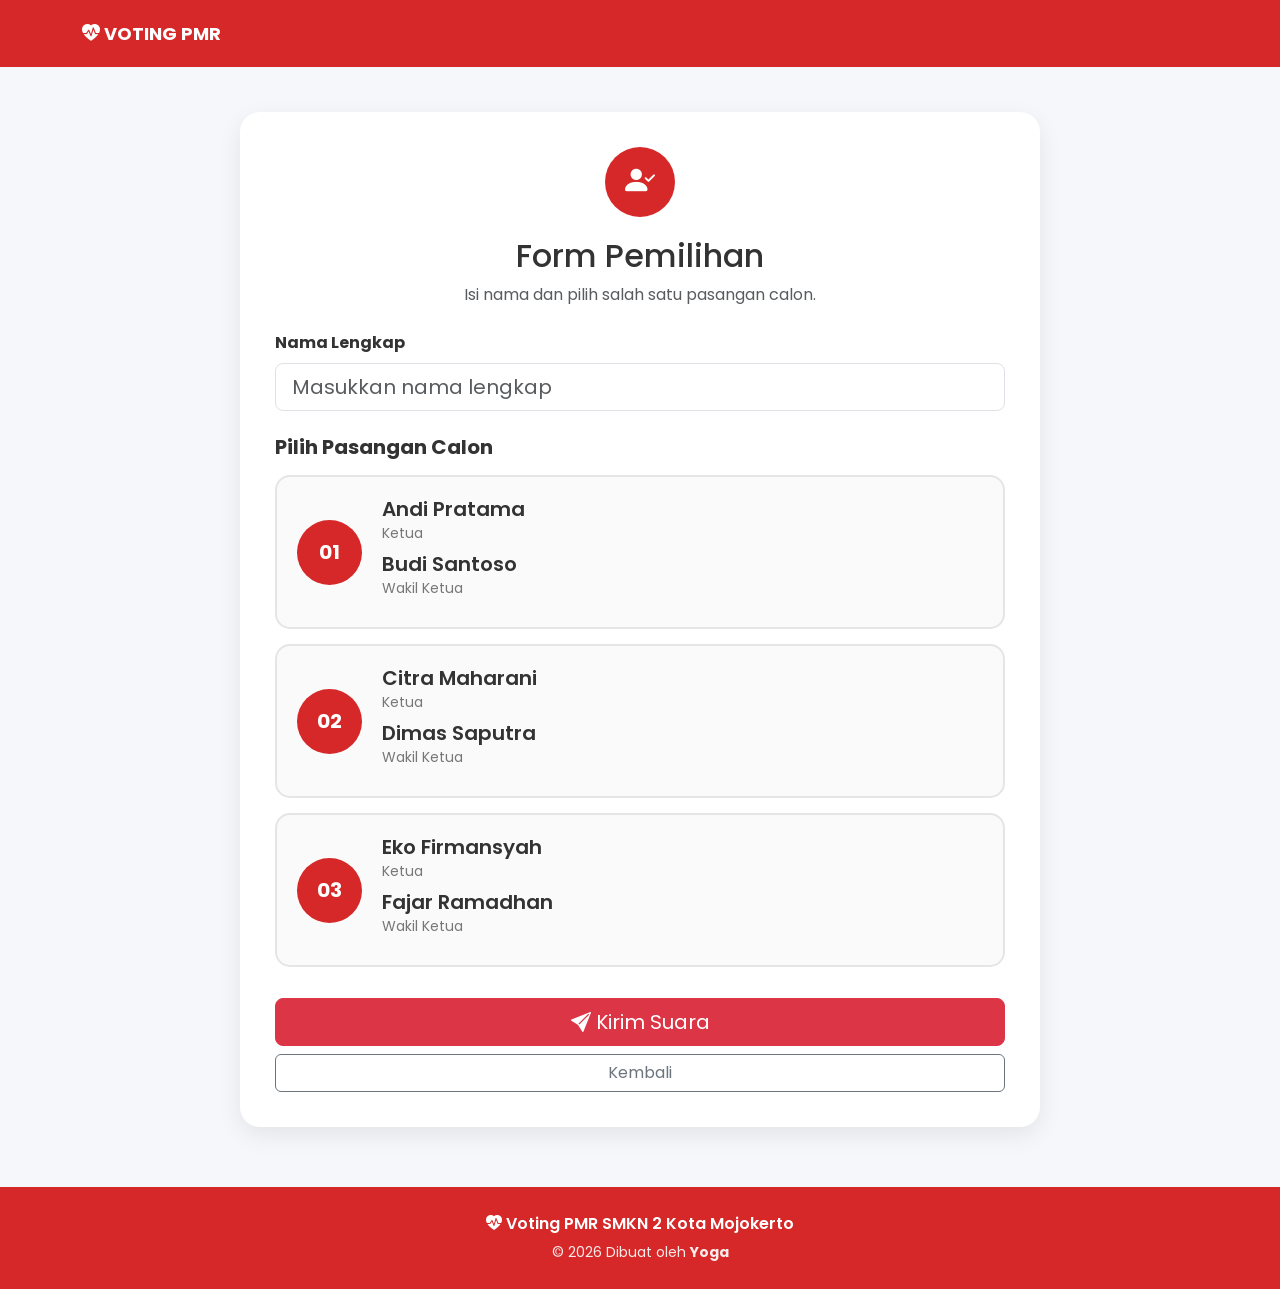
==== voting.html @ efa10950 "Add files via upload" ====
<!DOCTYPE html>
<html lang="id">
<head>
    <meta charset="UTF-8">
    <meta name="viewport" content="width=device-width, initial-scale=1.0">

    <title>Voting Ketua & Wakil PMR</title>

    <link href="https://cdn.jsdelivr.net/npm/bootstrap@5.3.3/dist/css/bootstrap.min.css" rel="stylesheet">
    <link href="https://cdn.jsdelivr.net/npm/bootstrap-icons@1.11.3/font/bootstrap-icons.css" rel="stylesheet">
    <link rel="stylesheet" href="style.css">
</head>

<body>

<nav class="navbar navbar-dark">
    <div class="container">
        <span class="navbar-brand fw-bold">
            <i class="bi bi-heart-pulse-fill"></i>
            VOTING PMR
        </span>
    </div>
</nav>

<div class="container">

    <div class="voting-container">

        <div class="text-center mb-4">
            <div class="admin-icon">
                <i class="bi bi-person-check-fill"></i>
            </div>

            <h2>Form Pemilihan</h2>
            <p class="text-muted">
                Isi nama dan pilih salah satu pasangan calon.
            </p>
        </div>

        <div class="mb-4">
            <label class="form-label fw-bold">
                Nama Lengkap
            </label>

            <input
                type="text"
                id="namaPemilih"
                class="form-control form-control-lg"
                placeholder="Masukkan nama lengkap"
            >
        </div>

        <h5 class="fw-bold mb-3">
            Pilih Pasangan Calon
        </h5>

        <!-- PASLON 01 -->
        <label class="candidate-card">

            <input
                type="radio"
                name="paslon"
                value="1"
            >

            <div class="candidate-content">

                <div class="nomor-paslon">
                    01
                </div>

                <div>
                    <h5>Andi Pratama</h5>
                    <p>
                        <span>Ketua</span>
                    </p>

                    <h5>Budi Santoso</h5>
                    <p>
                        <span>Wakil Ketua</span>
                    </p>
                </div>

            </div>

        </label>


        <!-- PASLON 02 -->
        <label class="candidate-card">

            <input
                type="radio"
                name="paslon"
                value="2"
            >

            <div class="candidate-content">

                <div class="nomor-paslon">
                    02
                </div>

                <div>
                    <h5>Citra Maharani</h5>
                    <p>
                        <span>Ketua</span>
                    </p>

                    <h5>Dimas Saputra</h5>
                    <p>
                        <span>Wakil Ketua</span>
                    </p>
                </div>

            </div>

        </label>


        <!-- PASLON 03 -->
        <label class="candidate-card">

            <input
                type="radio"
                name="paslon"
                value="3"
            >

            <div class="candidate-content">

                <div class="nomor-paslon">
                    03
                </div>

                <div>
                    <h5>Eko Firmansyah</h5>
                    <p>
                        <span>Ketua</span>
                    </p>

                    <h5>Fajar Ramadhan</h5>
                    <p>
                        <span>Wakil Ketua</span>
                    </p>
                </div>

            </div>

        </label>


        <button
            type="button"
            onclick="kirimVoting()"
            class="btn btn-danger btn-lg w-100 mt-3"
        >
            <i class="bi bi-send-fill"></i>
            Kirim Suara
        </button>

        <a href="index.html" class="btn btn-outline-secondary w-100 mt-2">
            Kembali
        </a>

    </div>

</div>

<script src="script.js"></script>

</body>

<footer class="footer">
    <div class="container text-center">
        <p class="mb-1">
            <i class="bi bi-heart-pulse-fill"></i>
            Voting PMR SMKN 2 Kota Mojokerto
        </p>

        <small>
            © 2026 Dibuat oleh <strong>Yoga</strong>
        </small>
    </div>
</footer>


</html>
---- style.css ----
@import url('https://fonts.googleapis.com/css2?family=Poppins:wght@300;400;500;600;700&display=swap');

* {
    font-family: 'Poppins', sans-serif;
}

body {
    background: #f5f7fa;
    color: #333;
}

.navbar {
    background: #d62828;
    padding: 15px 0;
}

.navbar-brand {
    font-size: 18px;
}

.hero {
    background: white;
    margin-top: 50px;
    padding: 60px 25px;
    border-radius: 20px;
    box-shadow: 0 8px 25px rgba(0, 0, 0, 0.08);
}

.hero h1 {
    font-weight: 700;
    margin-top: 20px;
}

.hero p {
    color: #777;
    max-width: 650px;
    margin: 15px auto 30px;
}

.icon-pmr {
    width: 90px;
    height: 90px;
    background: #d62828;
    color: white;
    border-radius: 50%;
    display: flex;
    justify-content: center;
    align-items: center;
    margin: auto;
    font-size: 42px;
}

.info-box {
    background: white;
    margin-top: 30px;
    padding: 25px;
    border-radius: 15px;
    box-shadow: 0 5px 20px rgba(0, 0, 0, 0.06);
}

.info-box h5 {
    color: #d62828;
    font-weight: 600;
}

.info-box li {
    margin-bottom: 8px;
}


/* HALAMAN VOTING */

.voting-container {
    max-width: 800px;
    margin: 45px auto;
    background: white;
    padding: 35px;
    border-radius: 20px;
    box-shadow: 0 8px 25px rgba(0, 0, 0, 0.08);
}

.admin-icon {
    width: 70px;
    height: 70px;
    background: #d62828;
    color: white;
    border-radius: 50%;
    display: flex;
    justify-content: center;
    align-items: center;
    margin: 0 auto 20px;
    font-size: 30px;
}

.candidate-card {
    display: block;
    background: #fafafa;
    border: 2px solid #e5e5e5;
    padding: 20px;
    border-radius: 15px;
    margin-bottom: 15px;
    cursor: pointer;
    transition: 0.3s;
}

.candidate-card:hover {
    border-color: #d62828;
    background: #fff5f5;
}

.candidate-card input {
    display: none;
}

.candidate-card:has(input:checked) {
    border-color: #d62828;
    background: #fff1f1;
}

.candidate-content {
    display: flex;
    align-items: center;
    gap: 20px;
}

.nomor-paslon {
    width: 65px;
    height: 65px;
    min-width: 65px;
    border-radius: 50%;
    background: #d62828;
    color: white;
    display: flex;
    justify-content: center;
    align-items: center;
    font-size: 20px;
    font-weight: 700;
}

.candidate-content h5 {
    margin-bottom: 2px;
    font-weight: 600;
}

.candidate-content p {
    margin-bottom: 8px;
    color: #777;
    font-size: 14px;
}


/* LOGIN ADMIN */

.admin-login {
    max-width: 450px;
    background: white;
    padding: 40px;
    border-radius: 20px;
    margin: 80px auto;
    box-shadow: 0 8px 30px rgba(0, 0, 0, 0.1);
}

.admin-login h2 {
    font-weight: 700;
}


/* DASHBOARD */

.total-vote {
    background: white;
    padding: 30px;
    border-radius: 18px;
    box-shadow: 0 6px 20px rgba(0, 0, 0, 0.07);
}

.total-vote h1 {
    color: #d62828;
    font-size: 45px;
    font-weight: 700;
}

.result-card {
    background: white;
    padding: 30px;
    border-radius: 18px;
    text-align: center;
    height: 100%;
    box-shadow: 0 6px 20px rgba(0, 0, 0, 0.07);
}

.result-card .nomor-paslon {
    margin: 0 auto 20px;
}

.result-card h4 {
    font-weight: 700;
}

.result-card h5 {
    margin-top: 10px;
}

.result-card p {
    color: #777;
    margin-bottom: 5px;
}

.progress {
    height: 25px;
    border-radius: 20px;
}

.progress-bar {
    font-weight: 600;
}


/* RESPONSIVE */

@media (max-width: 576px) {

    .hero {
        margin-top: 25px;
        padding: 40px 20px;
    }

    .hero h1 {
        font-size: 25px;
    }

    .voting-container {
        margin: 25px auto;
        padding: 25px 18px;
    }

    .admin-login {
        margin: 40px auto;
        padding: 30px 20px;
    }

    .candidate-content {
        gap: 12px;
    }

    .candidate-content h5 {
        font-size: 16px;
    }

    .nomor-paslon {
        width: 55px;
        height: 55px;
        min-width: 55px;
        font-size: 17px;
    }

}

.footer {
    margin-top: 60px;
    background: #d62828;
    color: white;
    padding: 25px 0;
}

.footer p {
    font-weight: 600;
    margin-bottom: 5px;
}

.footer small {
    opacity: 0.9;
}
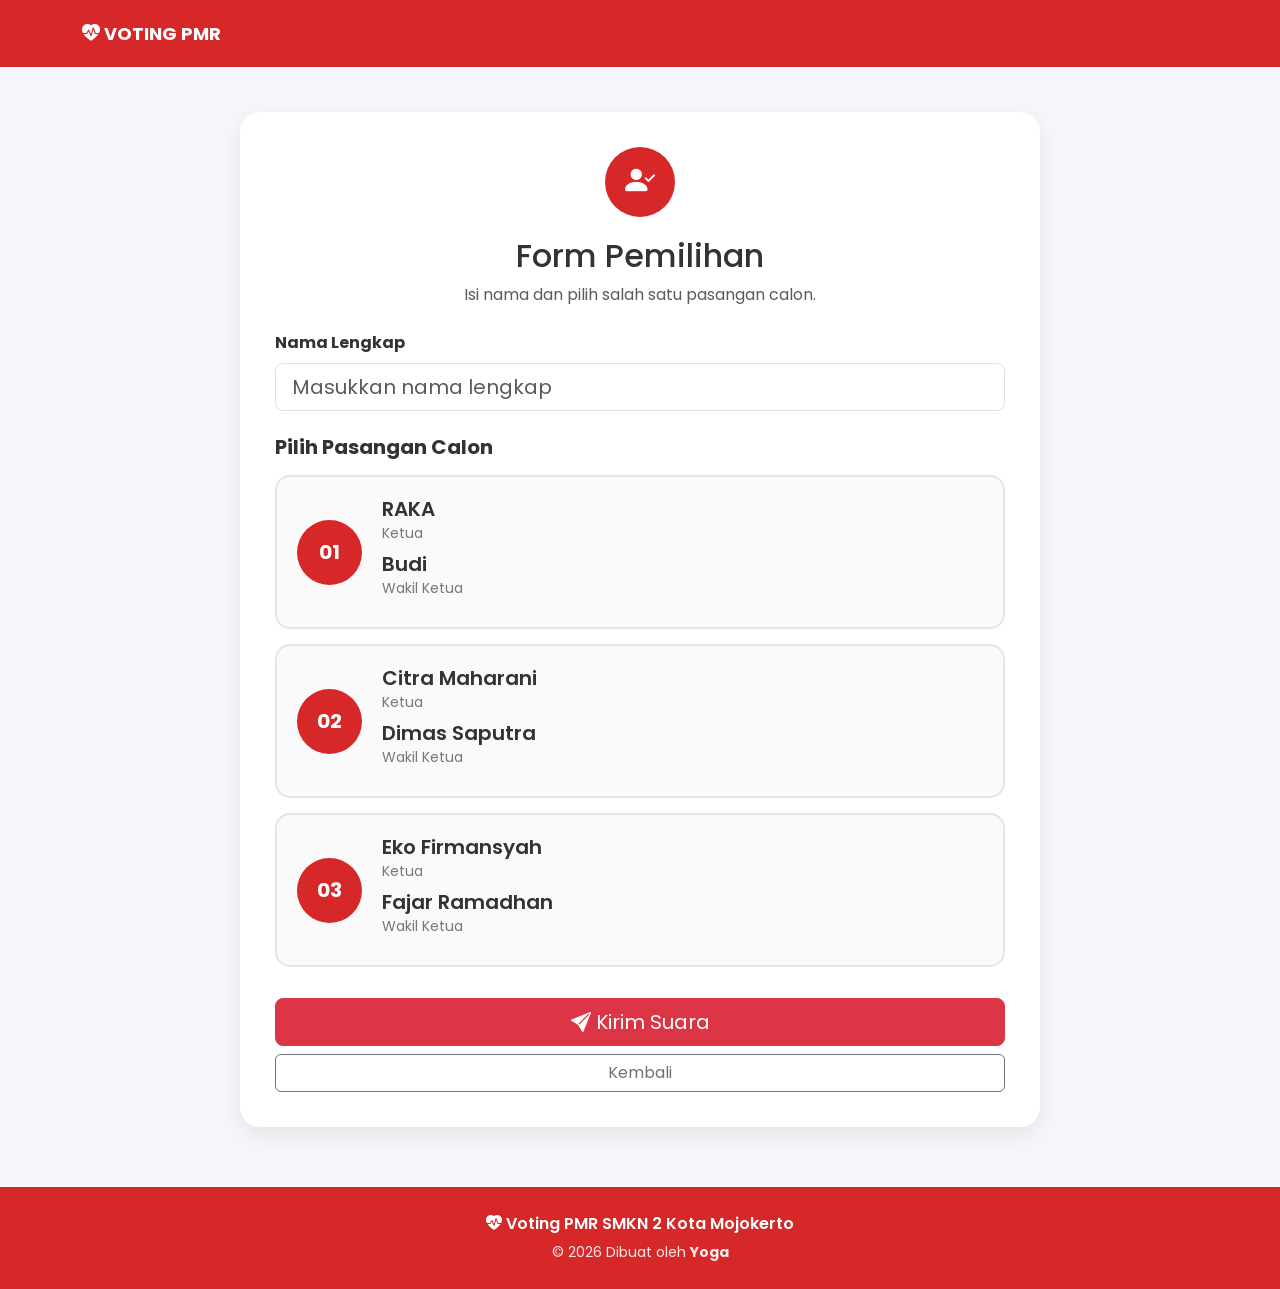
==== commit 93340c46: "Update voting.html UBAH NAMA PASLON" ====
--- a/voting.html
+++ b/voting.html
@@ -70,12 +70,12 @@
                 </div>
 
                 <div>
-                    <h5>Andi Pratama</h5>
+                    <h5>RAKA</h5>
                     <p>
                         <span>Ketua</span>
                     </p>
 
-                    <h5>Budi Santoso</h5>
+                    <h5>Budi</h5>
                     <p>
                         <span>Wakil Ketua</span>
                     </p>
@@ -185,4 +185,4 @@
 </footer>
 
 
-</html>+</html>
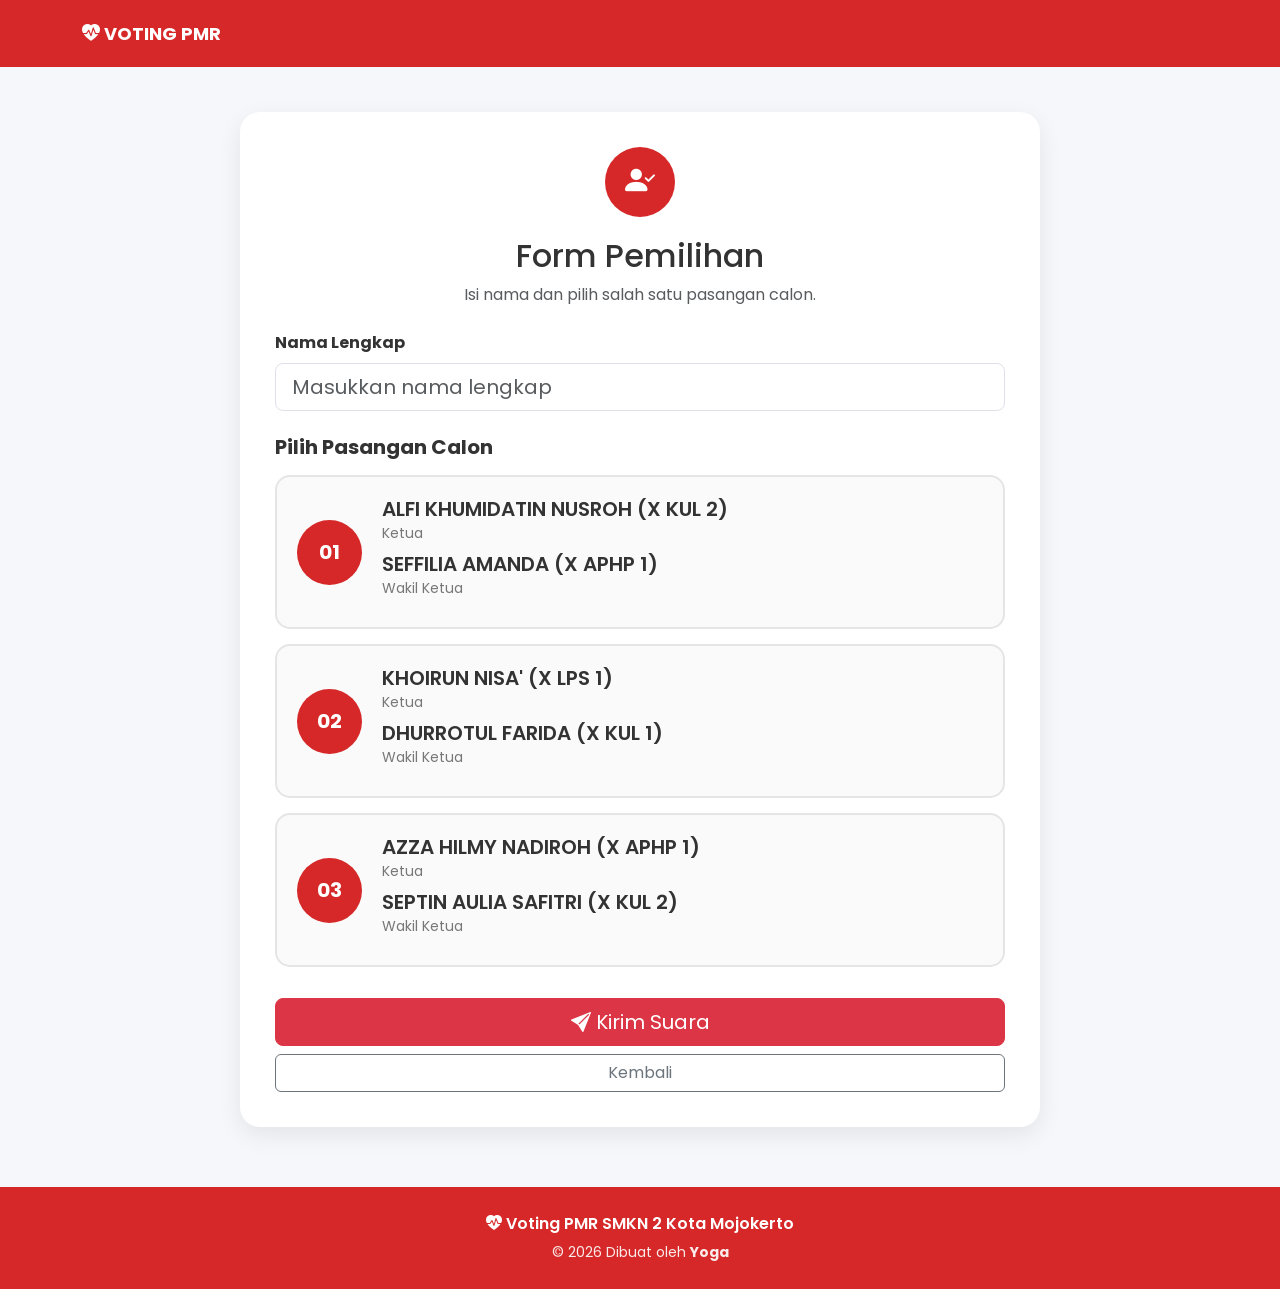
==== commit 39d0e25d: "Update voting.html NAMA ANGGOTA" ====
--- a/voting.html
+++ b/voting.html
@@ -70,12 +70,12 @@
                 </div>
 
                 <div>
-                    <h5>RAKA</h5>
+                    <h5>ALFI KHUMIDATIN NUSROH (X KUL 2)</h5>
                     <p>
                         <span>Ketua</span>
                     </p>
 
-                    <h5>Budi</h5>
+                    <h5>SEFFILIA AMANDA (X APHP 1)</h5>
                     <p>
                         <span>Wakil Ketua</span>
                     </p>
@@ -102,12 +102,12 @@
                 </div>
 
                 <div>
-                    <h5>Citra Maharani</h5>
+                    <h5>KHOIRUN NISA' (X LPS 1)</h5>
                     <p>
                         <span>Ketua</span>
                     </p>
 
-                    <h5>Dimas Saputra</h5>
+                    <h5>DHURROTUL FARIDA (X KUL 1)</h5>
                     <p>
                         <span>Wakil Ketua</span>
                     </p>
@@ -134,12 +134,12 @@
                 </div>
 
                 <div>
-                    <h5>Eko Firmansyah</h5>
+                    <h5>AZZA HILMY NADIROH (X APHP 1)</h5>
                     <p>
                         <span>Ketua</span>
                     </p>
 
-                    <h5>Fajar Ramadhan</h5>
+                    <h5>SEPTIN AULIA SAFITRI (X KUL 2)</h5>
                     <p>
                         <span>Wakil Ketua</span>
                     </p>
